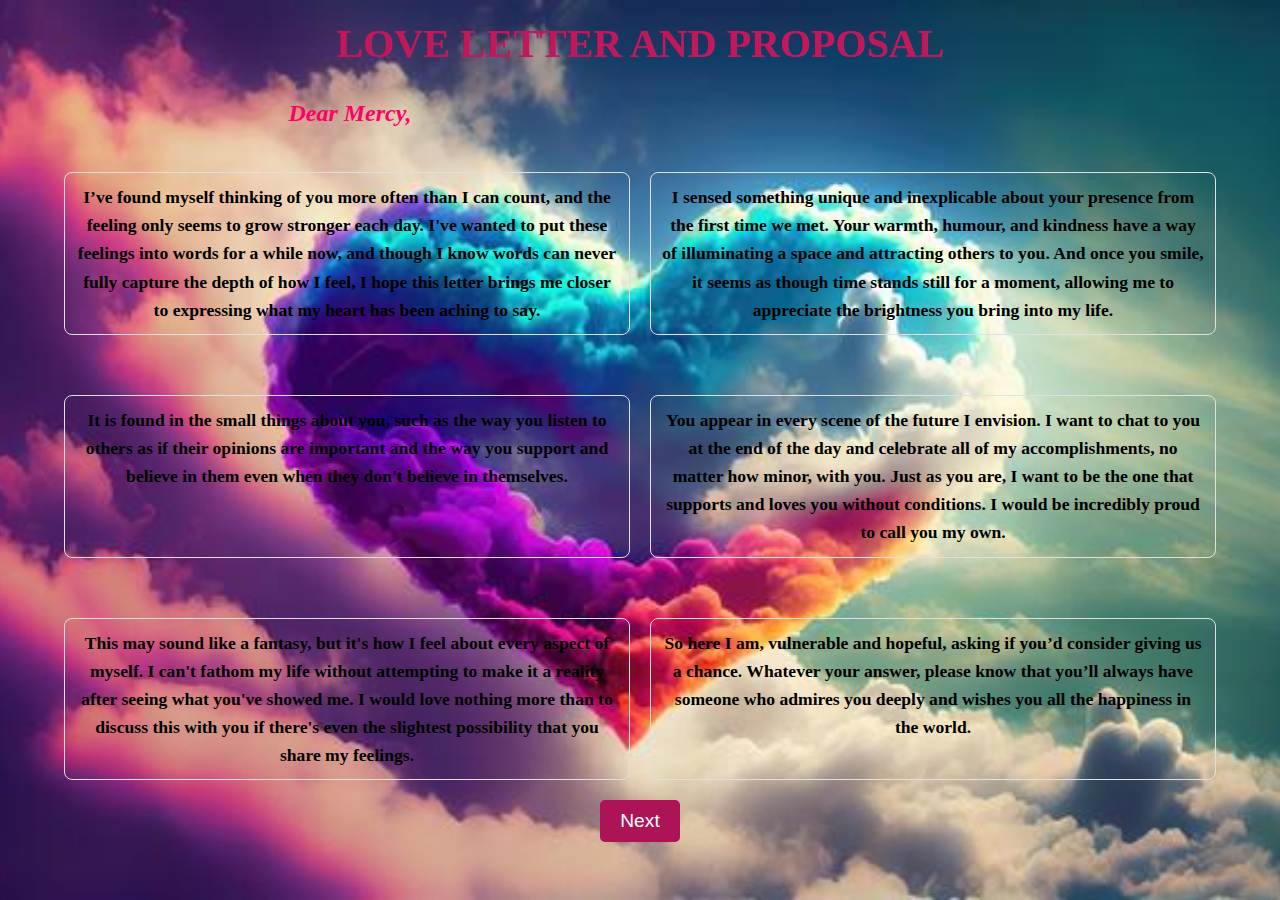
==== index.html @ e76c322c "Add files via upload" ====
<!DOCTYPE html>
<html lang="en">
    <head>
        <meta charset="UTF-8" />
        <title>Moses Love letter</title>
        <link rel="stylesheet" href="styles.css"/>
        <link rel="stylesheet" href="https://cdnjs.cloudflare.com/ajax/libs/animate.css/4.1.1/animate.min.css"/>
        <script src="script.js"></script>
    </head>
    <body>
        <div class="center-content">
             <h1 class="title animate__animated animate__slideInDown">LOVE LETTER AND PROPOSAL</h1>
            <p id="salutation">Dear Mercy,</p>
        </div>
        
        <div class="container">
            <p class="title animate__animated animate__backInLeft">I’ve found myself thinking of you more often
                than I can count, and the feeling only seems to grow 
                stronger each day. I've wanted to put these feelings 
                into words for a while now, and though I know words 
                can never fully capture the depth of how I feel, 
                I hope this letter brings me closer to expressing 
                what my heart has been aching to say.</p>
            <p class="title animate__animated animate__backInRight">I sensed something unique and inexplicable about your 
                presence from the first time we met. Your warmth, 
                humour, and kindness have a way of illuminating a 
                space and attracting others to you. And once you smile, 
                it seems as though time stands still for a moment, 
                allowing me to appreciate the brightness you bring 
                into my life.</p>
            <p class="title animate__animated animate__backInLeft">It is found in the small things about you, such as the 
                way you listen to others as if their opinions are 
                important and the way you support and believe in them 
                even when they don't believe in themselves. </p>
            <p class="title animate__animated animate__backInRight">You appear in every scene of the future I envision. 
                I want to chat to you at the end of the day and 
                celebrate all of my accomplishments, no matter 
                how minor, with you. Just as you are, I want to be 
                the one that supports and loves you without conditions. 
                I would be incredibly proud to call you my own.</p>
            <p class="title animate__animated animate__backInLeft">This may sound like a fantasy, but it's how I feel 
                about every aspect of myself. I can't fathom my life 
                without attempting to make it a reality after seeing 
                what you've showed me. I would love nothing more than 
                to discuss this with you if there's even the slightest 
                possibility that you share my feelings.</p>
            <p class="title animate__animated animate__backInRight">So here I am, vulnerable and hopeful, asking if you’d 
                consider giving us a chance. Whatever your answer, 
                please know that you’ll always have someone who 
                admires you deeply and wishes you all the happiness 
                in the world.</p>
        </div>
        <button class = "next" onclick="goToQuestionsPage()">Next</button>
        <br>
        <br>
    </body>
</html>
---- styles.css ----
/* General body styling for a romantic look */
body {
    background-color: #fce4ec; 
    color: #000000;
    font-weight: 900;
    font-family: 'Georgia', serif;
    text-align: center;
    margin: 0;
    padding: 0;
    width: 100%;
    display: block;
    flex-direction: column;
    align-items: center;
    justify-content: center;
    background-image: url('cloud-love-backgroud.jpg'); /* Replace with your image path */
    background-size: cover; /* Make the image cover the entire container */
    background-position: center; /* Center the image */
    background-repeat: no-repeat; /* Avoid repeating the image */
    background-attachment: fixed; /* Make the background static */
}
/* Centered content */
.center-content {
    text-align: center;
    margin-bottom: 20px;
}
/* Title styling */
.title {
    font-size: 2.5em;
    font-weight: bold;
    margin-top: 20px;
    color: #c2185b;
}
/* Salutation styling */
#salutation {
    font-style: italic;
    font-size: 1.5em;
    margin-bottom: 10px;
    color: #ff0065;
}
/* Paragraph styling */
p {
    font-size: 1.2em;
    line-height: 1.6;
    max-width: 700px;
    margin: 10px auto;
}
/* Container for 3x2 grid layout */
.container {
    display: grid;
    grid-template-columns: repeat(2, 1fr); /* 3 columns of equal width */
    grid-auto-rows: auto; /* Adjusts row height to fit content */
    gap: 20px; /* Adds spacing between grid items */
    max-width: 90%; /* Limit the width for better readability */
    margin: 0 auto; /* Centers the container on the page */
}
/* Styling for paragraphs within the grid container */
.container p {
    font-size: 1.1em;
    line-height: 1.6;
    padding: 10px;
    border: 1px solid #e0e0e0; 
    border-radius: 8px;
    color: #000000
}
/* Button styling */
button {
    background-color: #ad1457;
    color: white;
    border: none;
    padding: 10px 20px;
    font-size: 1.2em;
    cursor: pointer;
    border-radius: 5px;
    margin: 0 10px;
    transition: background-color 0.3s;
}
button.next{
    display: block;
    margin: auto;
    transition: transform 0.6s ease-in-out, border-radius 0.6s ease-in-out;
}
button.next:hover{
    opacity: 0.8;
    transform: scale(1.2);
    border-radius: 50%;
}
.video-button {
  position: relative;
  width: 50px; 
  height: 50px;
  background-color: transparent;
  border: 2px solid #ad1457;
  border-radius: 10px;
  overflow: hidden;
  cursor: pointer;
  align-items: center;
  justify-content: center;
}
.video-button .button-video {
    position: absolute;
    top: 0;
    left: 0;
    width: 100%;
    height: 100%;
    object-fit: cover;
    z-index: -1;
    transition: transform 0.6s ease-in-out;
}
.video-button:hover {
    border-color: #c2185b;
    transform: scale(1.2);
}
/* Styling specific to the questions page */
h1 {
    color: #c2185b;
    margin-top: 20px;
}
p {
    font-size: 1.5em;
    margin: 20px 0;
}
p.questionP{
    text-align: center;
    display: flex;
    justify-content: center;
    align-items: center;
    width: 100%;
    height: 100%;
    margin: auto;
}
p.email{
    text-align: center;
    display: flex;
    justify-content: center;
    align-items: center;
    width: 100%;
    height: 100%;
    font-family: 'Times New Roman';
    font-size: 0.7em;
    margin: auto;
}
#fireworksCanvas {
    position: fixed;
    top: 0;
    left: 0;
    width: 100%;
    height: 100%;
    z-index: -1; /* Ensures it stays behind the buttons */
    pointer-events: none; /* Prevents interaction with the canvas */
}
/* Responsive styling for smaller screens */
@media (max-width: 600px) {
    .container {
        grid-template-columns: 1fr; /* Switch to single column */
        gap: 15px; /* Reduce the gap for better spacing on smaller screens */
    }
    
    .title {
        font-size: 2em; /* Slightly reduce title size on small screens */
    }

    p, #salutation {
        font-size: 1.1em; /* Adjust text size for readability on small screens */
    }

    button {
        font-size: 1em; /* Slightly reduce button font size */
        padding: 8px 15px; /* Adjust padding for smaller screens */
    }
}
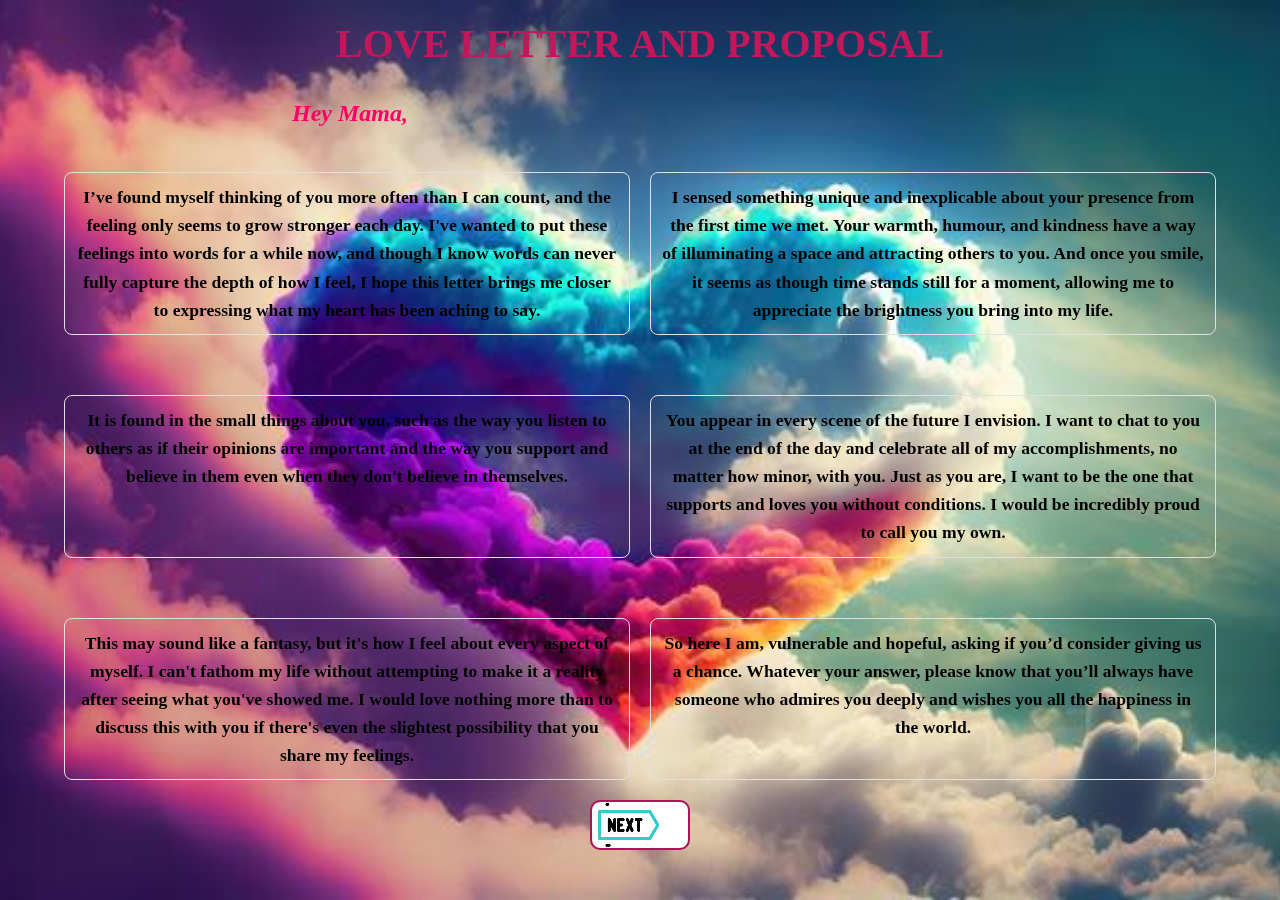
==== commit 11edb605: "Add files via upload" ====
--- a/index.html
+++ b/index.html
@@ -10,7 +10,7 @@
     <body>
         <div class="center-content">
              <h1 class="title animate__animated animate__slideInDown">LOVE LETTER AND PROPOSAL</h1>
-            <p id="salutation">Dear Mercy,</p>
+            <p id="salutation">Hey Mama,</p>
         </div>
         
         <div class="container">
@@ -50,7 +50,12 @@
                 admires you deeply and wishes you all the happiness 
                 in the world.</p>
         </div>
-        <button class = "next" onclick="goToQuestionsPage()">Next</button>
+        <button class = "next" onclick="goToQuestionsPage()">
+            <video class="button-video" autoplay loop muted>
+                <source src="next.mp4" type="video/mp4">
+                Your browser does not support the video tag.
+            </video>
+        </button>
         <br>
         <br>
     </body>
--- a/styles.css
+++ b/styles.css
@@ -12,11 +12,11 @@
     flex-direction: column;
     align-items: center;
     justify-content: center;
-    background-image: url('cloud-love-backgroud.jpg'); /* Replace with your image path */
-    background-size: cover; /* Make the image cover the entire container */
-    background-position: center; /* Center the image */
-    background-repeat: no-repeat; /* Avoid repeating the image */
-    background-attachment: fixed; /* Make the background static */
+    background-image: url('cloud-love-backgroud.jpg');
+    background-size: cover;
+    background-position: center;
+    background-repeat: no-repeat;
+    background-attachment: fixed;
 }
 /* Centered content */
 .center-content {
@@ -47,11 +47,11 @@
 /* Container for 3x2 grid layout */
 .container {
     display: grid;
-    grid-template-columns: repeat(2, 1fr); /* 3 columns of equal width */
-    grid-auto-rows: auto; /* Adjusts row height to fit content */
-    gap: 20px; /* Adds spacing between grid items */
-    max-width: 90%; /* Limit the width for better readability */
-    margin: 0 auto; /* Centers the container on the page */
+    grid-template-columns: repeat(2, 1fr); 
+    grid-auto-rows: auto; 
+    gap: 20px;
+    max-width: 90%;
+    margin: 0 auto;
 }
 /* Styling for paragraphs within the grid container */
 .container p {
@@ -75,14 +75,30 @@
     transition: background-color 0.3s;
 }
 button.next{
-    display: block;
-    margin: auto;
-    transition: transform 0.6s ease-in-out, border-radius 0.6s ease-in-out;
+    position: relative;
+    width: 100px; 
+    height: 50px;
+    background-color: transparent;
+    border: 2px solid #ad1457;
+    border-radius: 10px;
+    overflow: hidden;
+    cursor: pointer;
+    align-items: center;
+    justify-content: center;
+}
+.next .button-video {
+    position: absolute;
+    top: 0;
+    left: 0;
+    width: 100%;
+    height: 100%;
+    object-fit: cover;
+    z-index: -1;
+    transition: transform 0.6s ease-in-out;
 }
 button.next:hover{
-    opacity: 0.8;
+    border-color: #c2185b;
     transform: scale(1.2);
-    border-radius: 50%;
 }
 .video-button {
   position: relative;
@@ -106,7 +122,7 @@
     z-index: -1;
     transition: transform 0.6s ease-in-out;
 }
-.video-button:hover {
+button.video-button:hover {
     border-color: #c2185b;
     transform: scale(1.2);
 }
@@ -129,7 +145,7 @@
     margin: auto;
 }
 p.email{
-    text-align: center;
+    text-align: left;
     display: flex;
     justify-content: center;
     align-items: center;
@@ -145,26 +161,26 @@
     left: 0;
     width: 100%;
     height: 100%;
-    z-index: -1; /* Ensures it stays behind the buttons */
-    pointer-events: none; /* Prevents interaction with the canvas */
+    z-index: -1;
+    pointer-events: none;
 }
 /* Responsive styling for smaller screens */
 @media (max-width: 600px) {
     .container {
-        grid-template-columns: 1fr; /* Switch to single column */
-        gap: 15px; /* Reduce the gap for better spacing on smaller screens */
+        grid-template-columns: 1fr;
+        gap: 15px;
     }
     
     .title {
-        font-size: 2em; /* Slightly reduce title size on small screens */
+        font-size: 2em;
     }
 
     p, #salutation {
-        font-size: 1.1em; /* Adjust text size for readability on small screens */
+        font-size: 1.1em;
     }
 
     button {
-        font-size: 1em; /* Slightly reduce button font size */
-        padding: 8px 15px; /* Adjust padding for smaller screens */
+        font-size: 1em;
+        padding: 8px 15px;
     }
 }